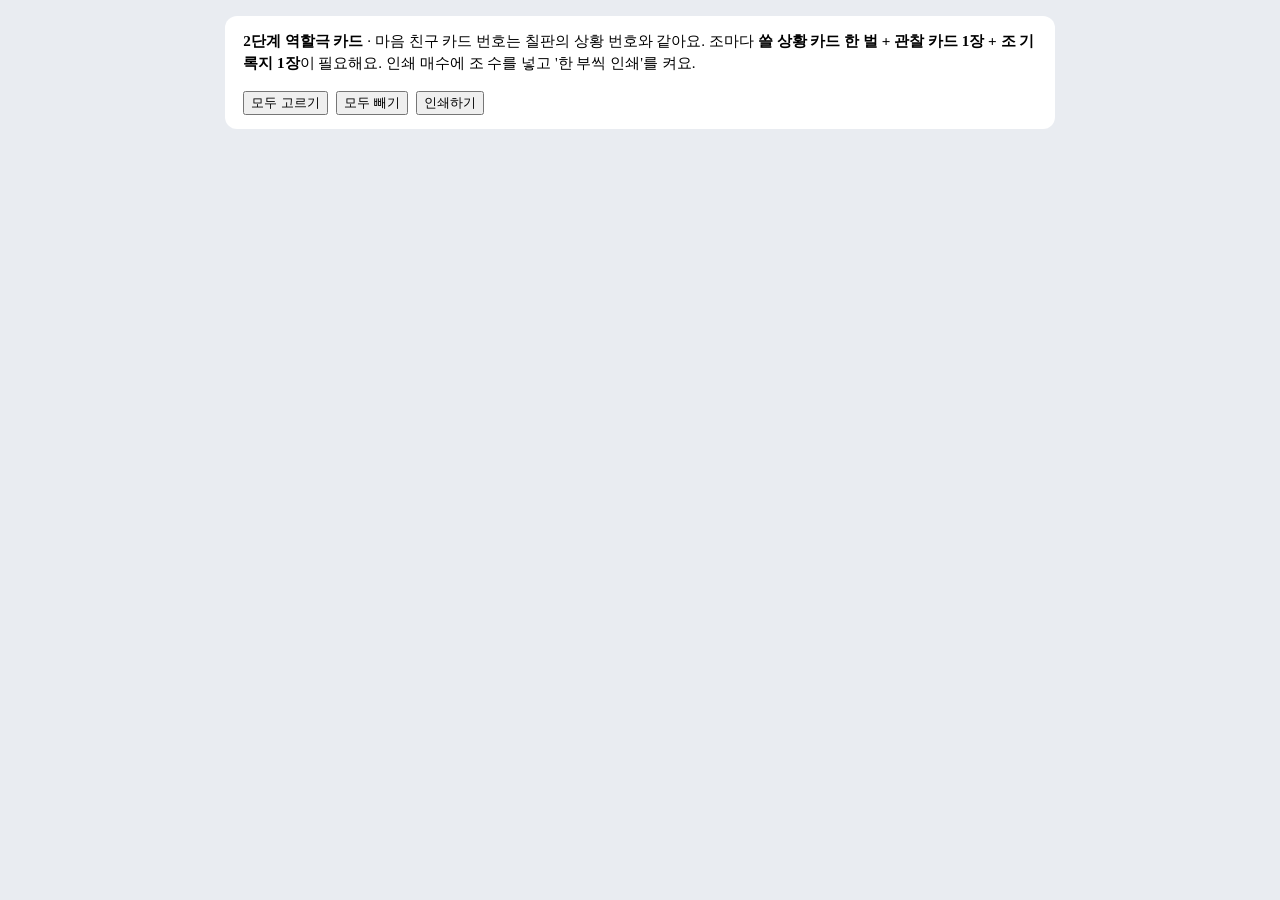
==== cards.html @ 98e9c535 "Add step 2 role-play board and printable cards" ====
<!doctype html>
<html lang="ko">
<head>
  <meta charset="utf-8">
  <meta name="viewport" content="width=device-width, initial-scale=1">
  <title>2단계 · 역할극 카드 인쇄</title>
  <link rel="stylesheet" href="assets/style.css">
  <style>
    /* ---------- A4 인쇄: 마음 친구 카드는 한 쪽에 2장, 관찰 카드·조 기록지는 한 쪽에 1장 ---------- */
    @page { size: A4; margin: 9mm 10mm; }
    * { -webkit-print-color-adjust: exact; print-color-adjust: exact; }
    body { background: #e9ecf1; font-size: 12.4px; line-height: 1.42; }
    .bar { max-width: 210mm; margin: 16px auto 12px; background: #fff; border-radius: 12px; padding: 14px 18px; }
    .bar p { margin: 0 0 8px; color: var(--ink-soft); font-size: .95rem; }
    .pick { display: flex; flex-wrap: wrap; gap: 6px; margin-bottom: 10px; }
    .pick label { display: inline-flex; align-items: center; gap: 4px; padding: 4px 10px; border: 2px solid var(--ink); border-radius: 999px; font-family: var(--font-head); cursor: pointer; font-size: .95rem; }
    .page { width: 210mm; height: 297mm; margin: 0 auto 24px; background: #fff; padding: 9mm 10mm; box-shadow: 0 2px 10px rgba(30,42,74,.15); break-after: page; overflow: hidden; }
    .page:last-child { break-after: auto; }

    /* 마음 친구 카드 (반 쪽) */
    .card { height: 136mm; border: 2px dashed #9aa3b8; border-radius: 10px; padding: 5mm 6mm; display: flex; flex-direction: column; gap: 5px; }
    .card + .card { margin-top: 6mm; }
    .head { display: flex; align-items: center; gap: 12px; border-bottom: 3px solid var(--ink); padding-bottom: 5px; }
    .no { width: 46px; height: 46px; border-radius: 50%; background: var(--ink); color: #fff; display: grid; place-items: center; font-family: var(--font-head); font-size: 26px; flex: 0 0 auto; }
    .head h1 { font-size: 21px; margin: 0; }
    .head p { margin: 0; color: var(--ink-soft); }
    .secret { margin-left: auto; font-family: var(--font-head); font-size: 12px; padding: 3px 10px; border: 2px dashed var(--ink); border-radius: 999px; white-space: nowrap; }
    .feelrow { display: grid; grid-template-columns: 1fr 1.5fr; gap: 8px; }
    .box { border: 2px solid var(--ink); border-radius: 8px; padding: 5px 10px; }
    .box b, .lbl { font-family: var(--font-head); font-weight: 400; }
    .feel { font-family: var(--font-head); font-size: 23px; line-height: 1.15; }
    table { width: 100%; border-collapse: collapse; }
    th, td { border: 1.5px solid var(--ink); padding: 3px 7px; text-align: left; vertical-align: top; }
    th { background: #f2f4f8; font-family: var(--font-head); font-weight: 400; }
    td.k { width: 22%; font-family: var(--font-head); border-left: 8px solid var(--c); white-space: nowrap; }
    td.say { font-weight: 700; background: #fffaf0; }
    .helps { margin: 0; padding-left: 1.2em; }
    .rules { margin: 0; padding-left: 1.2em; font-size: 11px; color: var(--ink-soft); columns: 2; column-gap: 14px; }

    /* 관찰 카드 · 조 기록지 (한 쪽) */
    .full h1 { font-size: 26px; margin: 0; }
    .full h2 { font-size: 16px; margin: 10px 0 5px; }
    .full .lead { margin: 4px 0 0; color: var(--ink-soft); }
    .full td { padding: 6px 8px; }
    .obs td.look { font-size: 13px; }
    .crit { display: flex; gap: 10px; flex-wrap: wrap; }
    .crit span { border: 2px solid var(--rung3); border-radius: 999px; padding: 3px 12px; font-family: var(--font-head); }
    .tip { margin-top: 8px; padding: 8px 12px; background: #eef7f6; border-left: 6px solid var(--rung2); border-radius: 0 8px 8px 0; }
    .rnd { border: 2px solid var(--ink); border-radius: 10px; padding: 8px 12px 10px; margin-top: 9px; }
    .rnd .top { display: grid; grid-template-columns: 84px 1fr 1fr 124px; gap: 10px; align-items: end; }
    .ln { border-bottom: 1.5px solid var(--ink); min-height: 36px; display: flex; align-items: flex-end; gap: 6px; font-size: 12px; white-space: nowrap; }
    .ln i { font-style: normal; color: var(--ink-soft); white-space: nowrap; }
    .rnd .hl { display: grid; grid-template-columns: repeat(3, 1fr); gap: 8px; margin-top: 6px; }
    .rnd .hl .ln { min-height: 40px; }
    .rnd .wish { margin-top: 8px; }
    .foot { margin-top: auto; font-size: 10.5px; color: var(--ink-soft); display: flex; justify-content: space-between; }
    .full .foot { margin-top: 8px; }

    @media print {
      body { background: #fff; }
      .bar { display: none; }
      .page { box-shadow: none; margin: 0; width: auto; height: auto; padding: 0; overflow: visible; }
    }
  </style>
</head>
<body>
  <div class="bar">
    <p><b>2단계 역할극 카드</b> · 마음 친구 카드 번호는 칠판의 상황 번호와 같아요. 조마다 <b>쓸 상황 카드 한 벌 + 관찰 카드 1장 + 조 기록지 1장</b>이 필요해요. 인쇄 매수에 조 수를 넣고 '한 부씩 인쇄'를 켜요.</p>
    <div class="pick" id="pick"></div>
    <div style="display:flex;gap:8px;flex-wrap:wrap">
      <button class="btn" id="all">모두 고르기</button>
      <button class="btn" id="none">모두 빼기</button>
      <button class="btn primary" onclick="window.print()">인쇄하기</button>
    </div>
  </div>
  <div id="pages"></div>

  <script src="assets/data.js"></script>
  <script src="assets/game-data.js"></script>
  <script>
    const COLORS = ["rung0", "rung1", "rung2", "rung3"];
    const footer = (t) => `<div class="foot"><span>모든 인물과 상황은 가상이에요.</span><span>룰루랄라 한기쌤 · 마음 사다리 · ${t}</span></div>`;

    // ---------- 마음 친구 카드 (반 쪽) ----------
    function card(c) {
      const rows = [
        [0, "\"너 ~구나.\"처럼 단정하면", c.judgeReply],
        [1, "\"혹시 ~니?\"처럼 짐작을 물으면", `비밀 마음을 맞히면 “응, 맞아.” · 흔한 짐작이면 “${c.checkReply}” · 그 밖의 짐작이면 “음… 그건 아니야.”`],
        [2, "\"지금 어떤 마음이야?\"처럼 물으면", c.reveal],
        [3, "\"어떻게 도와줄까?\"처럼 물으면", c.want]
      ].map(([k, hear, reply]) => `<tr><td class="k" style="--c:var(--${COLORS[k]})">${LADDER[k].name}</td><td>${hear}</td><td class="say">“${reply.replace(/^“|”$/g, "")}”</td></tr>`).join("");
      return `<article class="card">
        <header class="head"><div class="no">${c.n}</div>
          <div><h1>${c.who} · 마음 친구 카드</h1><p>${c.view}</p></div>
          <span class="secret">다른 친구에게 보여 주지 않아요</span></header>
        <div class="feelrow">
          <div class="box"><b>비밀 마음</b><div class="feel">${c.feel}</div></div>
          <div class="box"><b>친구들이 흔히 할 짐작</b><br>${c.guess}<br><span style="color:var(--ink-soft);font-size:11px">짐작이 맞아도, 칸에 맞게 물어야 다음 대답을 해요.</span></div>
        </div>
        <table><thead><tr><th>사다리 칸</th><th>이런 말을 들으면</th><th>이렇게 대답해요</th></tr></thead><tbody>${rows}
          <tr><td class="k" style="--c:var(--ink)">칸에 안 맞으면</td><td colspan="2">말없이 고개를 저어요. 관찰자가 힌트를 줘요.</td></tr></tbody></table>
        <div class="box"><b>도울 방법을 들으면</b> 가장 마음에 드는 방법에 ★을 그려요. 내 바람과 닮은 방법이면 “그거 좋아!”<br>
          <span style="color:var(--ink-soft)">이런 방법도 좋아요: ${c.helps.join(" · ")}</span></div>
        <ul class="rules">${ACTOR_RULES.map(r => `<li>${r}</li>`).join("")}</ul>
        ${footer(c.n + "번")}
      </article>`;
    }

    // ---------- 사다리 관찰 카드 (조마다 1장, 라운드마다 넘겨 씀) ----------
    function observe() {
      return `<article class="page full obs" data-k="obs">
        <header class="head"><div class="no" style="font-size:18px">관찰</div>
          <div><h1>사다리 관찰 카드</h1><p class="lead">말 거는 친구가 칸에 맞게 말했는지 확인하고, 막히면 힌트를 하나 줘요.</p></div></header>
        <h2>칸마다 확인할 것 (아래 출발 칸부터 위로)</h2>
        <table><thead><tr><th>사다리 칸</th><th>이렇게 말했나요?</th><th>이런 말은 다시</th><th>힌트</th><th style="width:9%">통과</th></tr></thead>
          <tbody>${OBSERVE.slice().reverse().map(o => `<tr><td class="k" style="--c:var(--${COLORS[o.step]})">${LADDER[o.step].name}</td>
            <td class="look">${o.look}<br><small style="color:var(--ink-soft)">예: “${LADDER[o.step].example}”</small></td><td>${o.miss}</td><td>“${o.hint}”</td><td style="text-align:center;font-size:18px">□</td></tr>`).join("")}</tbody></table>
        <h2>도울 방법을 점검할 때 (조가 함께)</h2>
        <div class="crit">${HELP_RULE.map(q => `<span>${q}</span>`).join("")}</div>
        <p class="lead">세 가지에 모두 “네”인 방법만 조 기록지에 적어요. 친구의 바람을 바탕으로 세 가지 이상!</p>
        <div class="tip"><b>관찰자 약속</b><br>· 말 거는 친구의 말이 칸에 맞는지만 봐요. 놀리거나 대신 말해 주지 않아요.<br>· 힌트는 한 번에 하나만. 몇 번을 다시 해도 괜찮아요.<br>· ${WATCHER_WRITES}</div>
        <h2>역할 돌리기</h2>
        <table><thead><tr><th>자리</th><th>1라운드</th><th>2라운드</th><th>3라운드</th><th>4라운드</th></tr></thead><tbody>
          ${["A", "B", "C", "D"].map((s, i) => `<tr><td class="k" style="--c:var(--ink)">${s}</td>${[1, 2, 3, 4].map(r => `<td>${ROLES[(i + r - 1) % 4].name}</td>`).join("")}</tr>`).join("")}
        </tbody></table>
        <p class="lead">4인조 기준이에요. 3인조는 칠판 화면의 자리별 역할을 따라요. (마음 친구 → 말 거는 친구 → 관찰자 순서로 돌아요)</p>
        ${footer("관찰 카드")}
      </article>`;
    }

    // ---------- 조 기록지 (조마다 1장) ----------
    function record() {
      const rnd = (r) => `<div class="rnd">
        <div class="top"><div class="ln"><i>${r}라운드</i> __번</div>
          <div class="ln"><i>출발 칸에서 짐작한 마음</i></div>
          <div class="ln"><i>물어서 확인한 마음</i></div>
          <div class="ln"><i>같았나요?</i> ○ / ×</div></div>
        <div class="ln wish"><i>3층에서 들은 친구의 바람</i></div>
        <div class="hl"><div class="ln"><i>도울 방법 1</i></div><div class="ln"><i>2</i></div><div class="ln"><i>3</i></div></div>
      </div>`;
      return `<article class="page full" data-k="rec">
        <header class="head"><div class="no" style="font-size:18px">기록</div>
          <div><h1>조 기록지</h1><p class="lead">기록이(3인조는 관찰자)가 적어요. 마음 친구가 가장 마음에 든 방법에 ★을 그려요.</p></div>
          <span class="secret">______ 조</span></header>
        ${[1, 2, 3, 4].map(rnd).join("")}
        <h2>우리 조가 알게 된 것</h2>
        <div class="rnd"><div class="ln" style="min-height:30px"><i>짐작한 마음과 확인한 마음은</i></div><div class="ln" style="min-height:30px"></div></div>
        ${footer("조 기록지")}
      </article>`;
    }

    // ---------- 고르기 + 쪽 만들기 ----------
    const pick = document.getElementById("pick");
    pick.innerHTML = GAME_CARDS.map(c => `<label><input type="checkbox" value="${c.n}" checked>${c.n} ${c.who}</label>`).join("")
      + `<label><input type="checkbox" value="obs" checked>관찰 카드</label><label><input type="checkbox" value="rec" checked>조 기록지</label>`;
    function build() {
      const on = [...pick.querySelectorAll("input")].filter(i => i.checked).map(i => i.value);
      const cs = GAME_CARDS.filter(c => on.includes(String(c.n)));
      let html = "";
      for (let k = 0; k < cs.length; k += 2) html += `<section class="page">${card(cs[k])}${cs[k + 1] ? card(cs[k + 1]) : ""}</section>`;
      if (on.includes("obs")) html += observe();
      if (on.includes("rec")) html += record();
      document.getElementById("pages").innerHTML = html;
    }
    pick.onchange = build;
    document.getElementById("all").onclick = () => { pick.querySelectorAll("input").forEach(i => i.checked = true); build(); };
    document.getElementById("none").onclick = () => { pick.querySelectorAll("input").forEach(i => i.checked = false); build(); };
    build();
  </script>
</body>
</html>
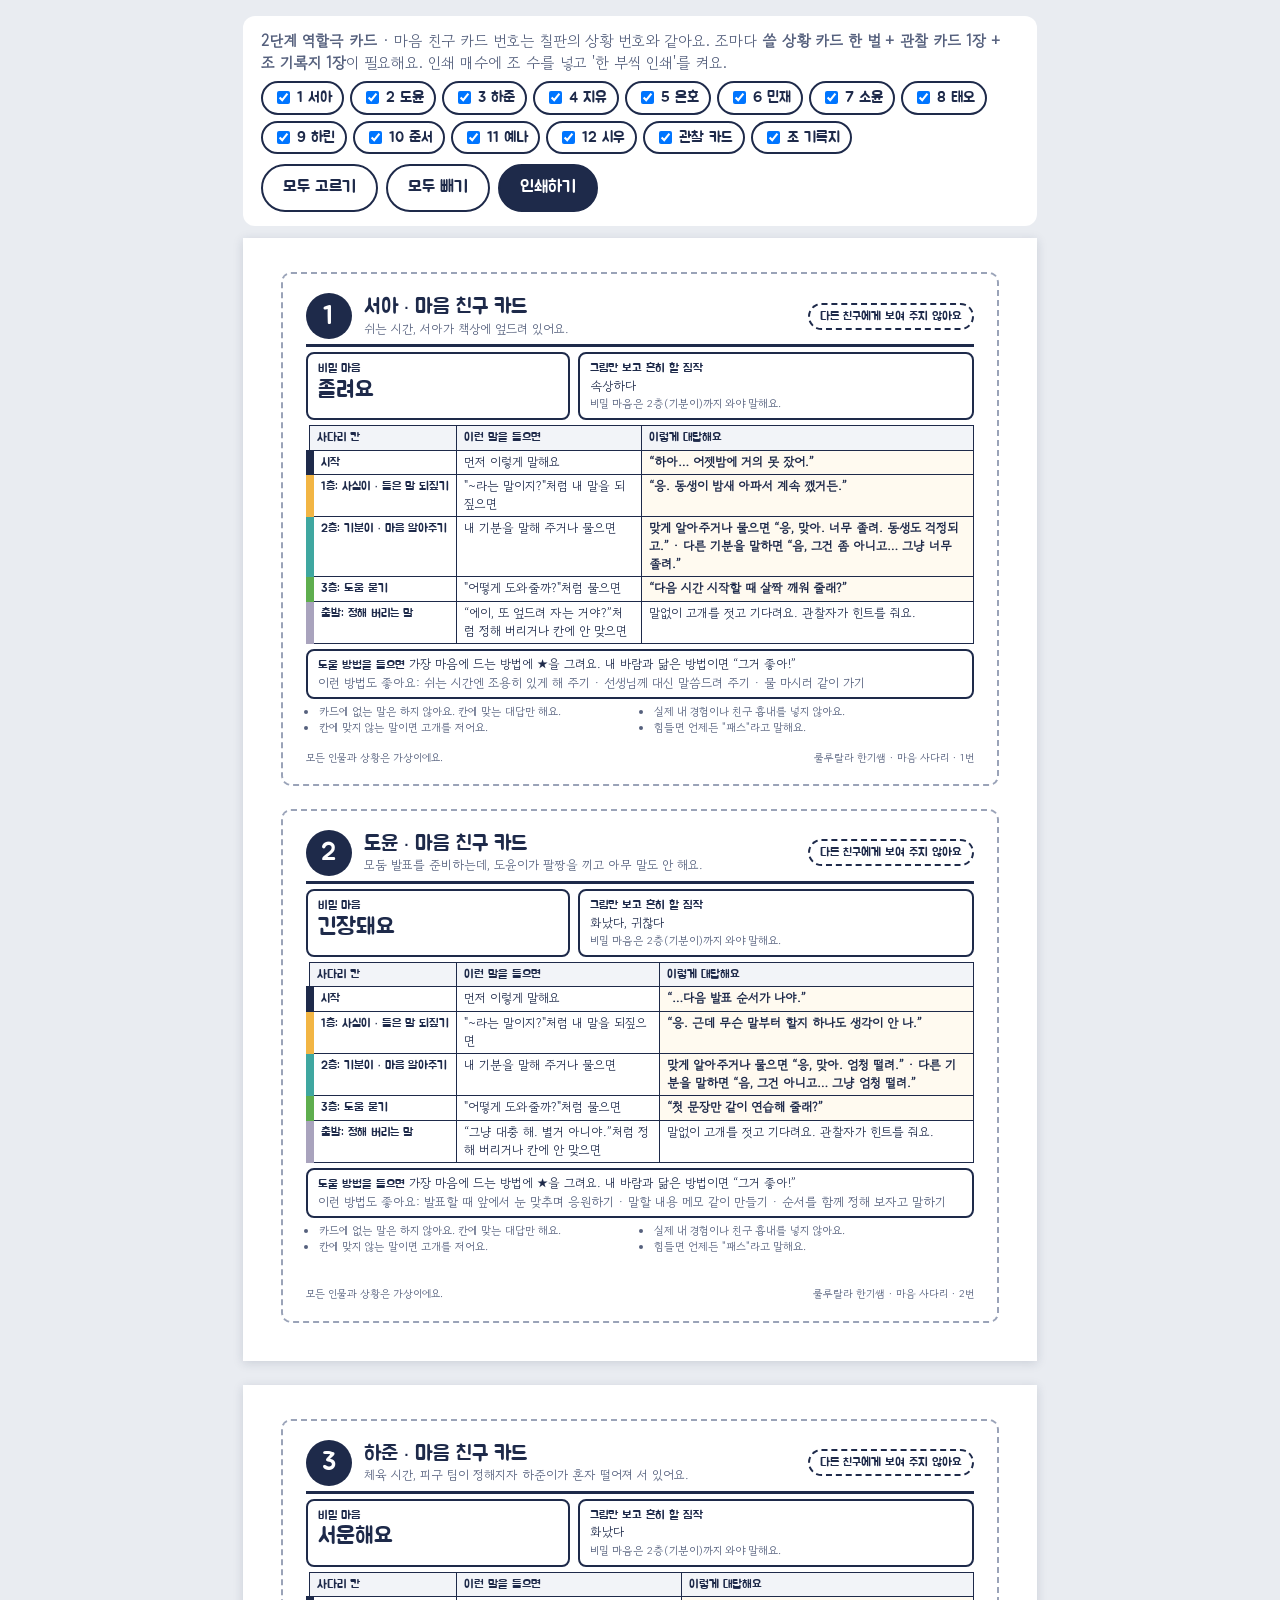
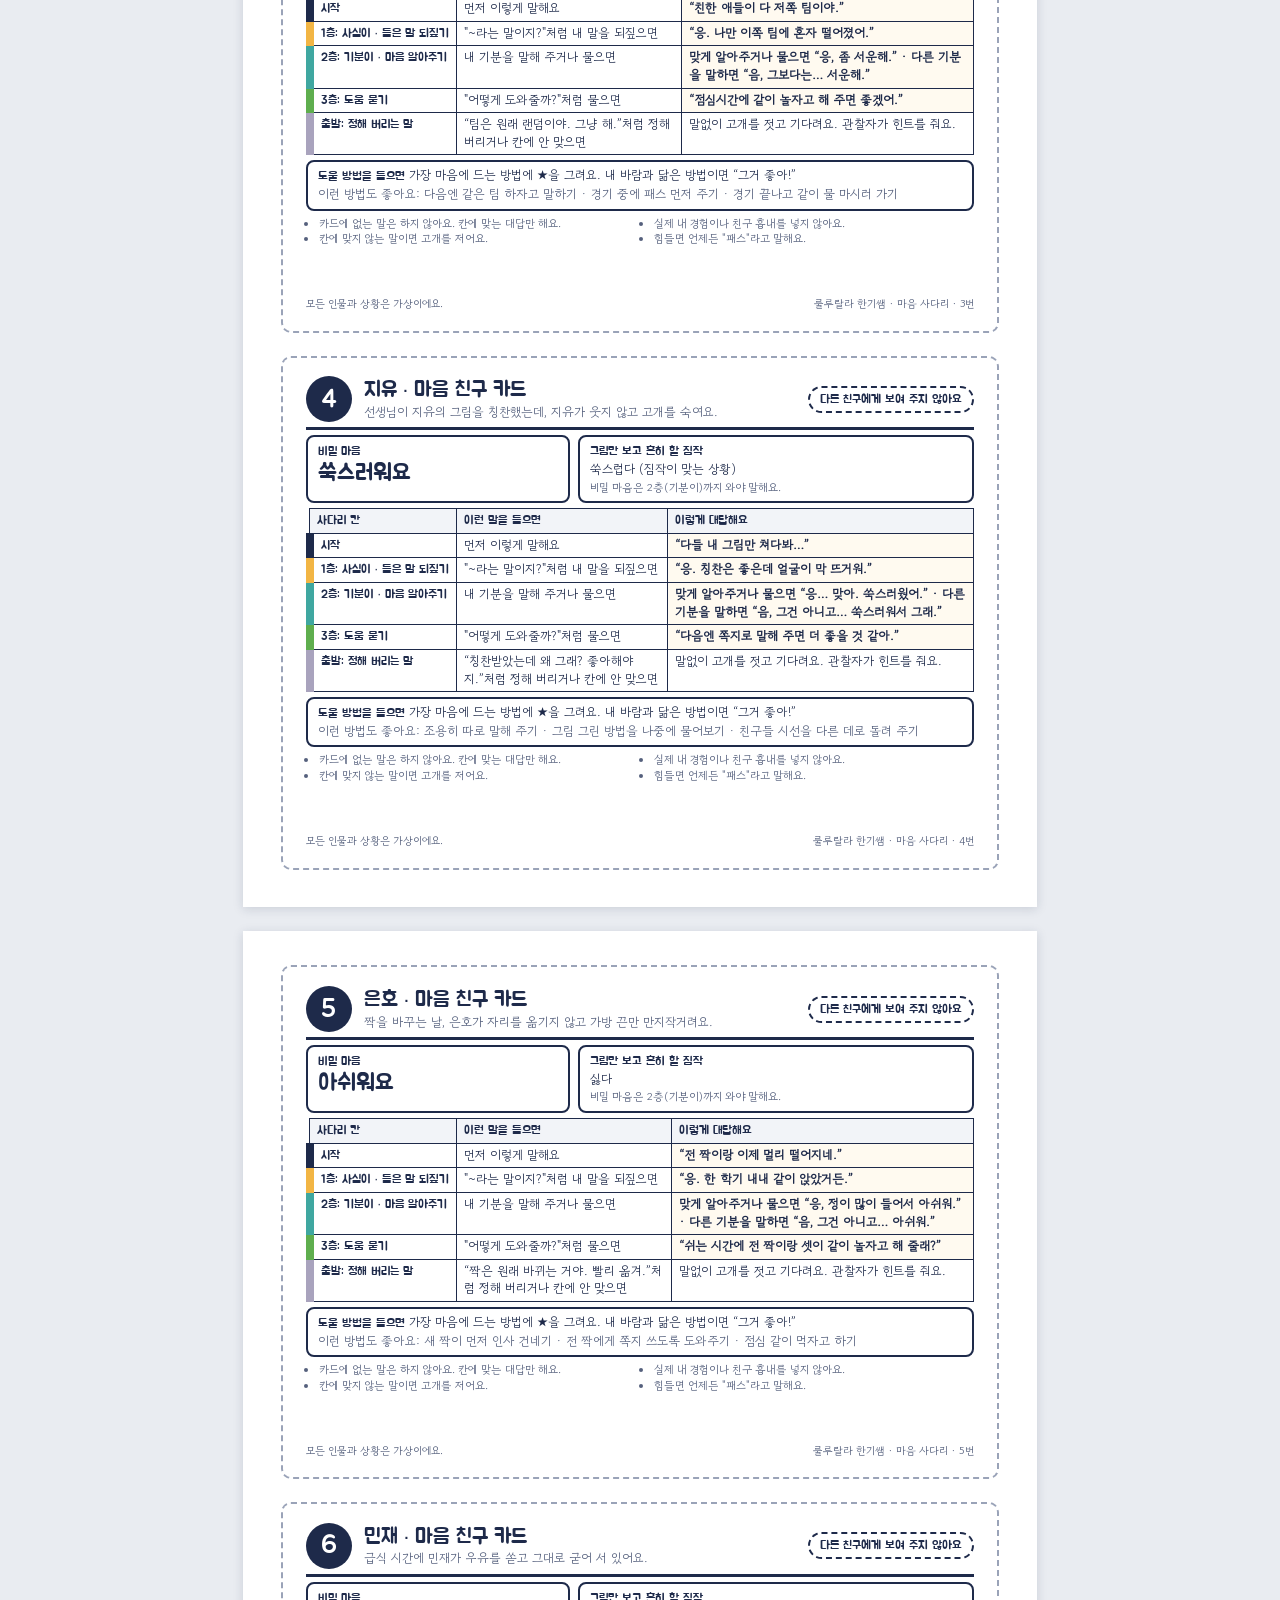
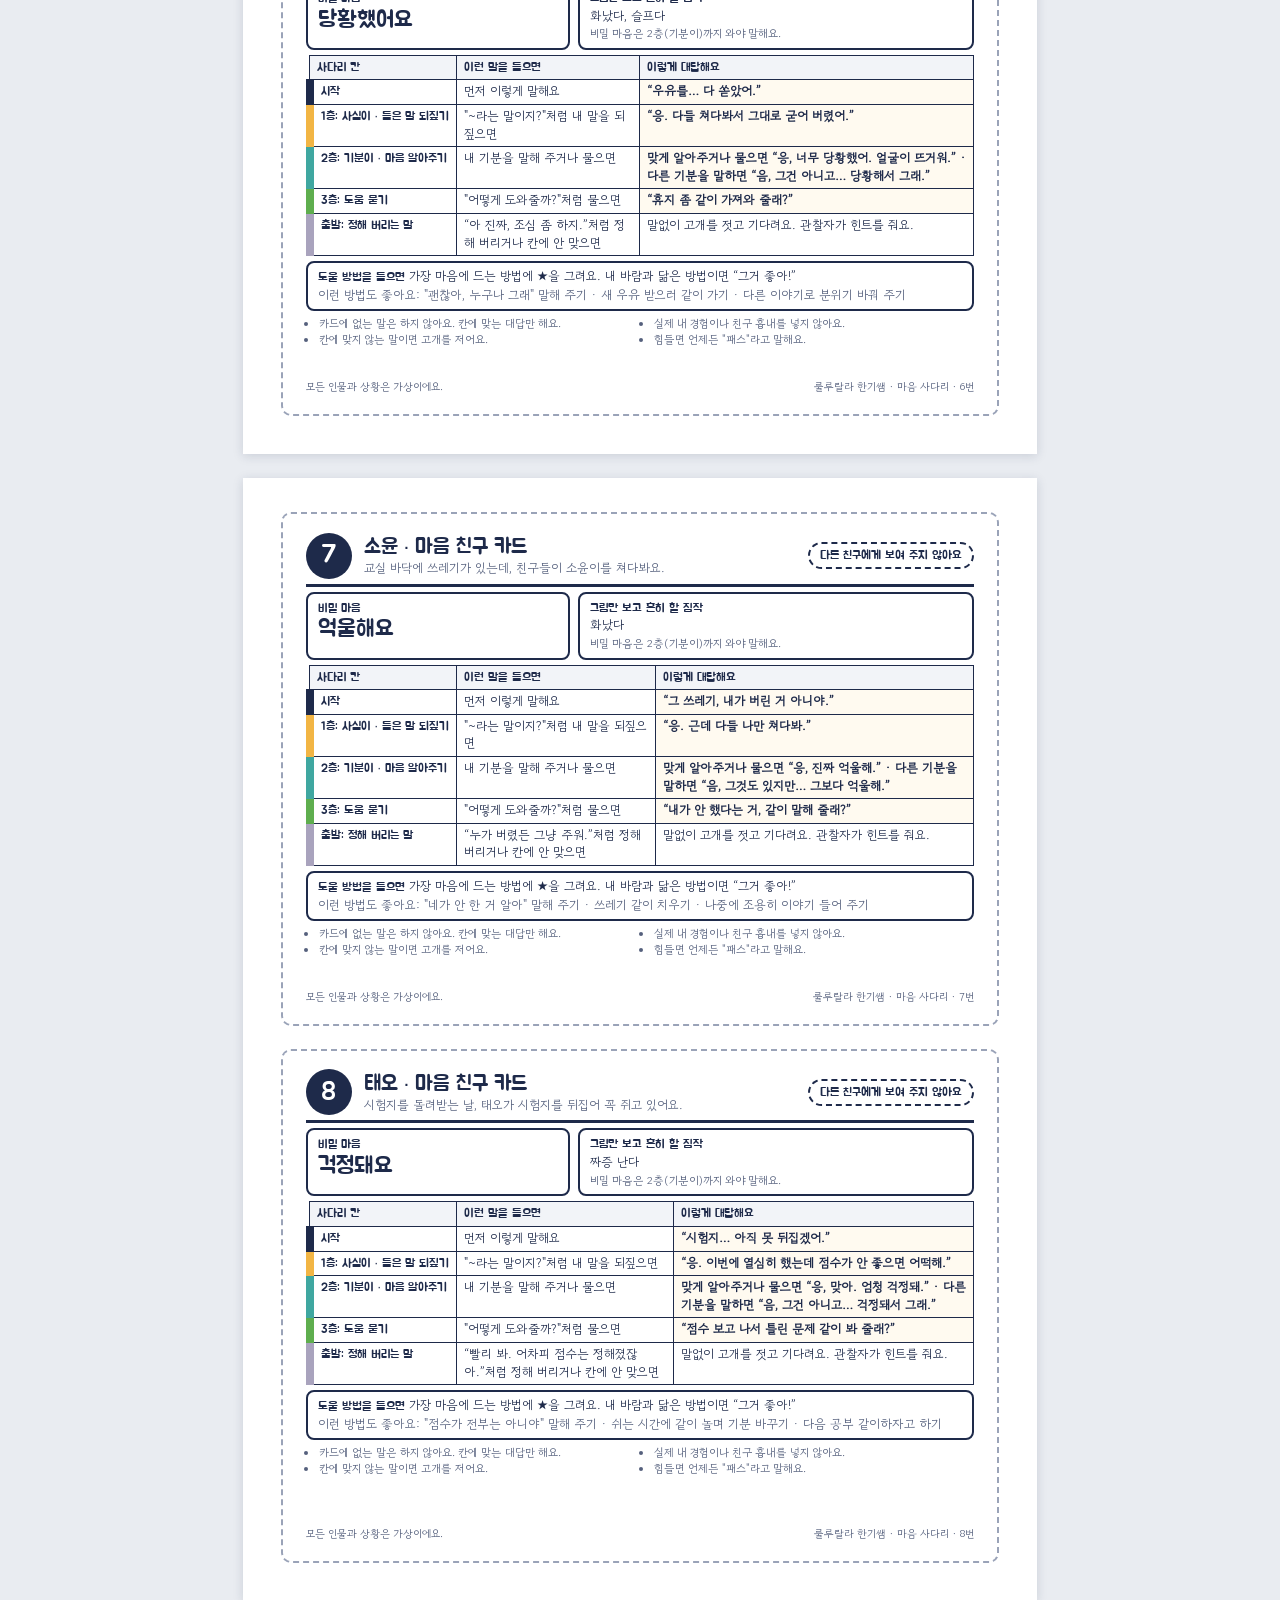
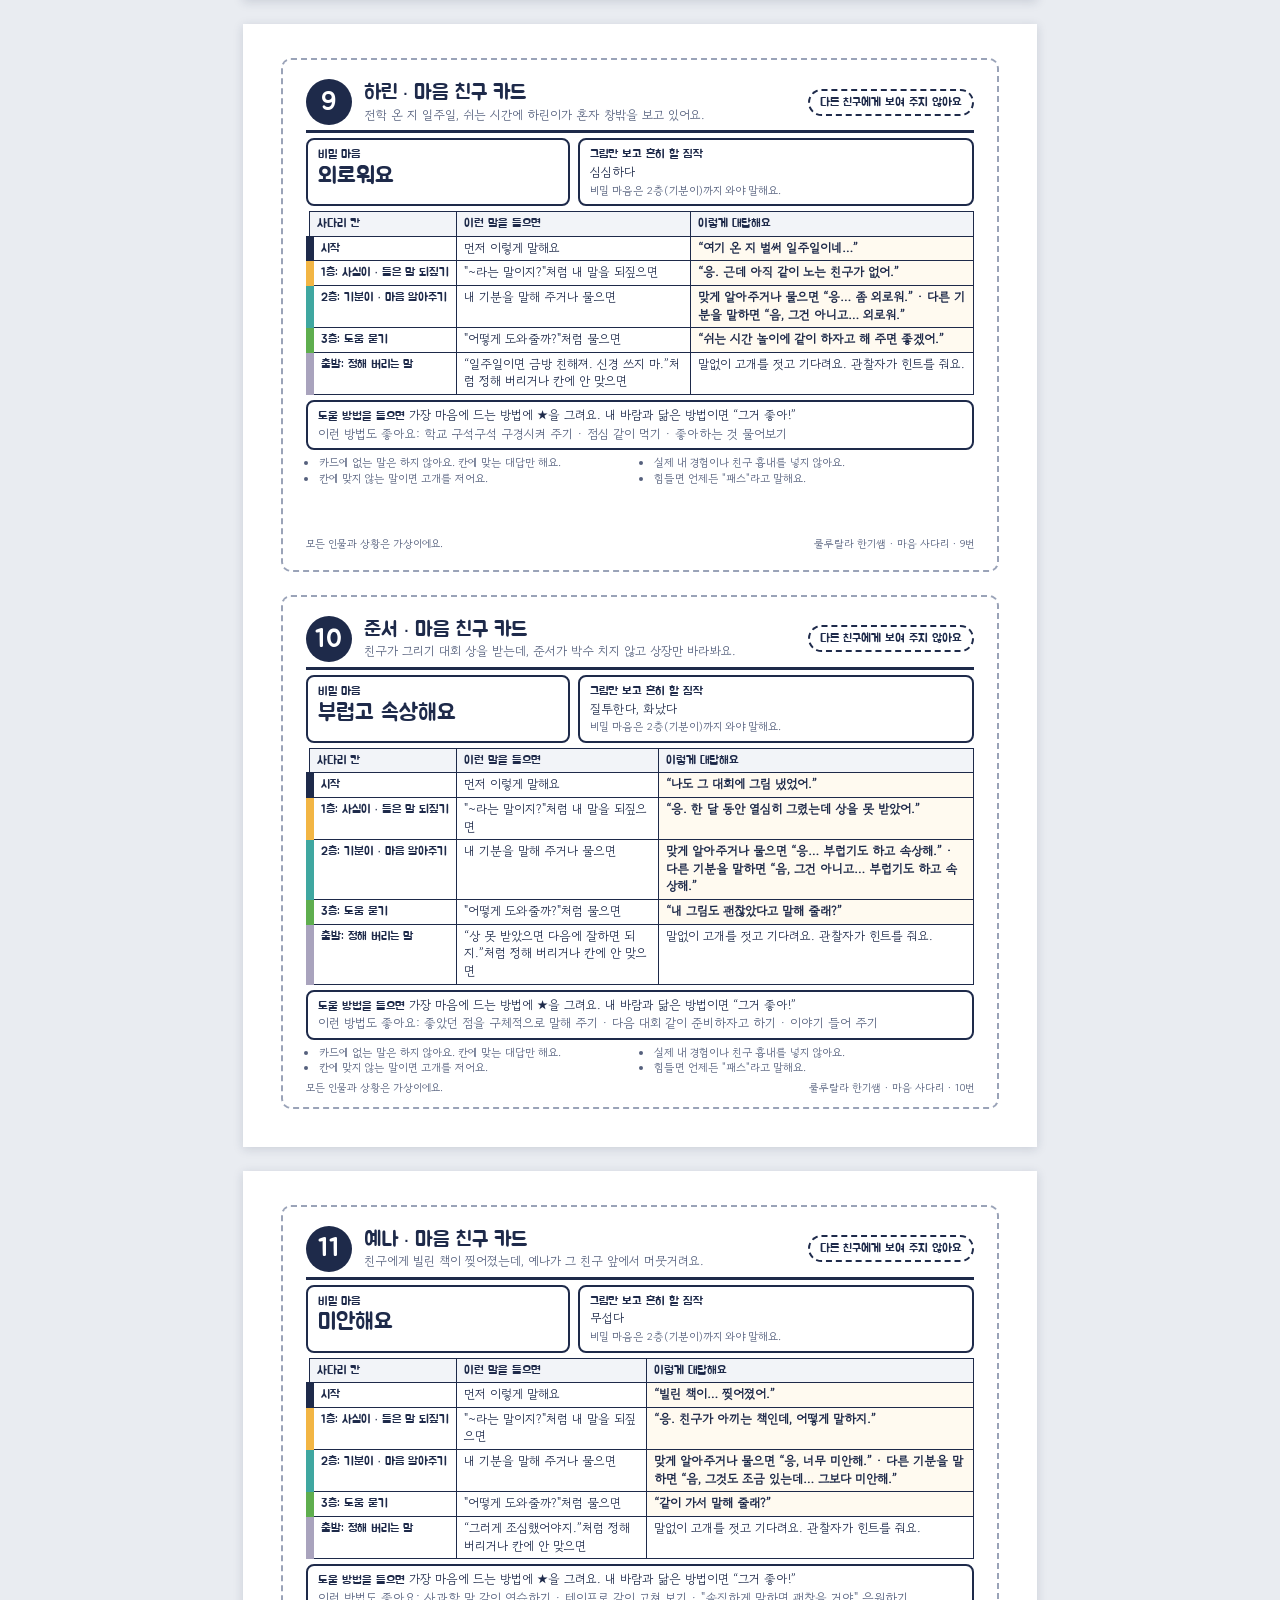
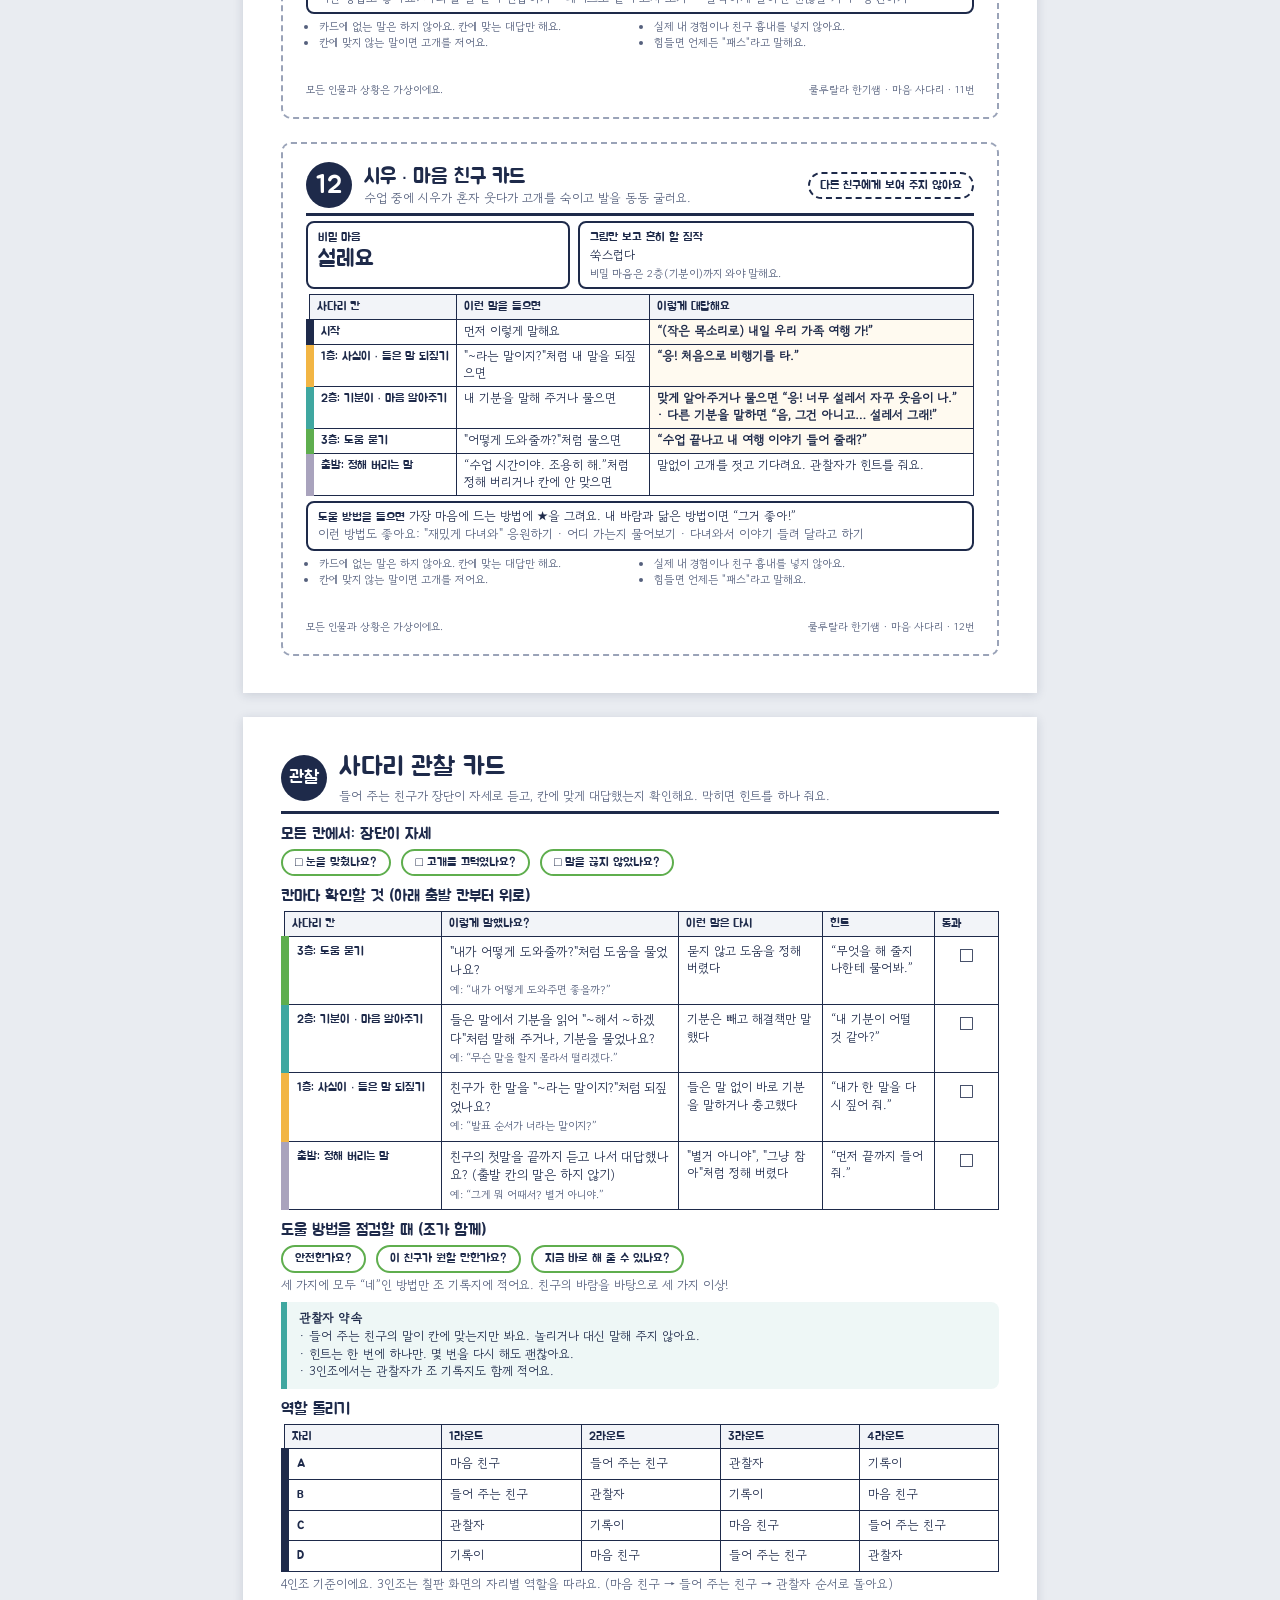
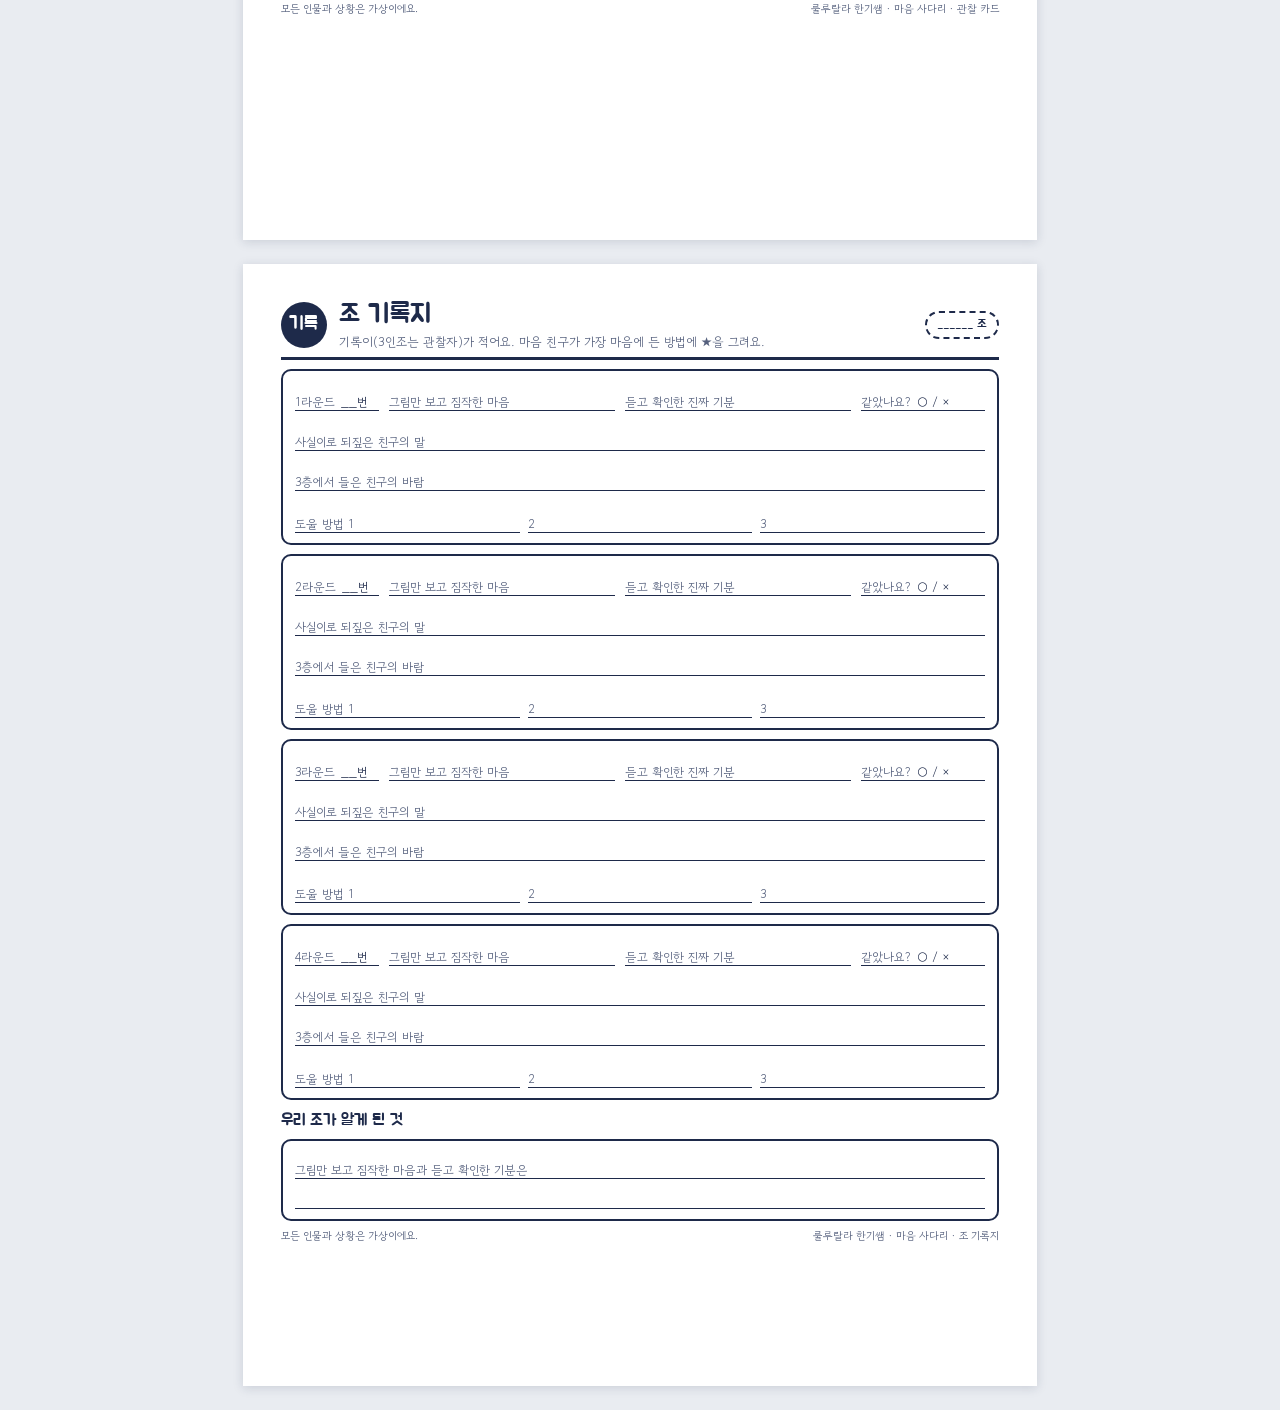
==== commit 0c5b8f5f: "v3: role-play board and cards (listener role, base posture, record sheet)" ====
--- a/cards.html
+++ b/cards.html
@@ -48,10 +48,10 @@
     .tip { margin-top: 8px; padding: 8px 12px; background: #eef7f6; border-left: 6px solid var(--rung2); border-radius: 0 8px 8px 0; }
     .rnd { border: 2px solid var(--ink); border-radius: 10px; padding: 8px 12px 10px; margin-top: 9px; }
     .rnd .top { display: grid; grid-template-columns: 84px 1fr 1fr 124px; gap: 10px; align-items: end; }
-    .ln { border-bottom: 1.5px solid var(--ink); min-height: 36px; display: flex; align-items: flex-end; gap: 6px; font-size: 12px; white-space: nowrap; }
+    .ln { border-bottom: 1.5px solid var(--ink); min-height: 32px; display: flex; align-items: flex-end; gap: 6px; font-size: 12px; white-space: nowrap; }
     .ln i { font-style: normal; color: var(--ink-soft); white-space: nowrap; }
     .rnd .hl { display: grid; grid-template-columns: repeat(3, 1fr); gap: 8px; margin-top: 6px; }
-    .rnd .hl .ln { min-height: 40px; }
+    .rnd .hl .ln { min-height: 36px; }
     .rnd .wish { margin-top: 8px; }
     .foot { margin-top: auto; font-size: 10.5px; color: var(--ink-soft); display: flex; justify-content: space-between; }
     .full .foot { margin-top: 8px; }
@@ -84,21 +84,21 @@
     // ---------- 마음 친구 카드 (반 쪽) ----------
     function card(c) {
       const rows = [
-        [0, "\"너 ~구나.\"처럼 단정하면", c.judgeReply],
-        [1, "\"혹시 ~니?\"처럼 짐작을 물으면", `비밀 마음을 맞히면 “응, 맞아.” · 흔한 짐작이면 “${c.checkReply}” · 그 밖의 짐작이면 “음… 그건 아니야.”`],
-        [2, "\"지금 어떤 마음이야?\"처럼 물으면", c.reveal],
-        [3, "\"어떻게 도와줄까?\"처럼 물으면", c.want]
-      ].map(([k, hear, reply]) => `<tr><td class="k" style="--c:var(--${COLORS[k]})">${LADDER[k].name}</td><td>${hear}</td><td class="say">“${reply.replace(/^“|”$/g, "")}”</td></tr>`).join("");
+        [1, "\"~라는 말이지?\"처럼 내 말을 되짚으면", `“${c.factReply}”`],
+        [2, "내 기분을 말해 주거나 물으면", `맞게 알아주거나 물으면 “${c.feelYes}” · 다른 기분을 말하면 “${c.feelNo}”`],
+        [3, "\"어떻게 도와줄까?\"처럼 물으면", `“${c.want}”`]
+      ].map(([k, hear, reply]) => `<tr><td class="k" style="--c:var(--${COLORS[k]})">${LADDER[k].name}</td><td>${hear}</td><td class="say">${reply}</td></tr>`).join("");
+      const firstRow = `<tr><td class="k" style="--c:var(--ink)">시작</td><td>먼저 이렇게 말해요</td><td class="say">“${c.first}”</td></tr>`;
+      const cutRow = `<tr><td class="k" style="--c:var(--rung0)">${LADDER[0].name}</td><td>“${c.cut}”처럼 정해 버리거나 칸에 안 맞으면</td><td>말없이 고개를 젓고 기다려요. 관찰자가 힌트를 줘요.</td></tr>`;
       return `<article class="card">
         <header class="head"><div class="no">${c.n}</div>
           <div><h1>${c.who} · 마음 친구 카드</h1><p>${c.view}</p></div>
           <span class="secret">다른 친구에게 보여 주지 않아요</span></header>
         <div class="feelrow">
           <div class="box"><b>비밀 마음</b><div class="feel">${c.feel}</div></div>
-          <div class="box"><b>친구들이 흔히 할 짐작</b><br>${c.guess}<br><span style="color:var(--ink-soft);font-size:11px">짐작이 맞아도, 칸에 맞게 물어야 다음 대답을 해요.</span></div>
+          <div class="box"><b>그림만 보고 흔히 할 짐작</b><br>${c.guess}<br><span style="color:var(--ink-soft);font-size:11px">비밀 마음은 2층(기분이)까지 와야 말해요.</span></div>
         </div>
-        <table><thead><tr><th>사다리 칸</th><th>이런 말을 들으면</th><th>이렇게 대답해요</th></tr></thead><tbody>${rows}
-          <tr><td class="k" style="--c:var(--ink)">칸에 안 맞으면</td><td colspan="2">말없이 고개를 저어요. 관찰자가 힌트를 줘요.</td></tr></tbody></table>
+        <table><thead><tr><th>사다리 칸</th><th>이런 말을 들으면</th><th>이렇게 대답해요</th></tr></thead><tbody>${firstRow}${rows}${cutRow}</tbody></table>
         <div class="box"><b>도울 방법을 들으면</b> 가장 마음에 드는 방법에 ★을 그려요. 내 바람과 닮은 방법이면 “그거 좋아!”<br>
           <span style="color:var(--ink-soft)">이런 방법도 좋아요: ${c.helps.join(" · ")}</span></div>
         <ul class="rules">${ACTOR_RULES.map(r => `<li>${r}</li>`).join("")}</ul>
@@ -110,7 +110,9 @@
     function observe() {
       return `<article class="page full obs" data-k="obs">
         <header class="head"><div class="no" style="font-size:18px">관찰</div>
-          <div><h1>사다리 관찰 카드</h1><p class="lead">말 거는 친구가 칸에 맞게 말했는지 확인하고, 막히면 힌트를 하나 줘요.</p></div></header>
+          <div><h1>사다리 관찰 카드</h1><p class="lead">들어 주는 친구가 장단이 자세로 듣고, 칸에 맞게 대답했는지 확인해요. 막히면 힌트를 하나 줘요.</p></div></header>
+        <h2>모든 칸에서: 장단이 자세</h2>
+        <div class="crit">${BASE_CHECK.map(q => `<span>□ ${q}</span>`).join("")}</div>
         <h2>칸마다 확인할 것 (아래 출발 칸부터 위로)</h2>
         <table><thead><tr><th>사다리 칸</th><th>이렇게 말했나요?</th><th>이런 말은 다시</th><th>힌트</th><th style="width:9%">통과</th></tr></thead>
           <tbody>${OBSERVE.slice().reverse().map(o => `<tr><td class="k" style="--c:var(--${COLORS[o.step]})">${LADDER[o.step].name}</td>
@@ -118,12 +120,12 @@
         <h2>도울 방법을 점검할 때 (조가 함께)</h2>
         <div class="crit">${HELP_RULE.map(q => `<span>${q}</span>`).join("")}</div>
         <p class="lead">세 가지에 모두 “네”인 방법만 조 기록지에 적어요. 친구의 바람을 바탕으로 세 가지 이상!</p>
-        <div class="tip"><b>관찰자 약속</b><br>· 말 거는 친구의 말이 칸에 맞는지만 봐요. 놀리거나 대신 말해 주지 않아요.<br>· 힌트는 한 번에 하나만. 몇 번을 다시 해도 괜찮아요.<br>· ${WATCHER_WRITES}</div>
+        <div class="tip"><b>관찰자 약속</b><br>· 들어 주는 친구의 말이 칸에 맞는지만 봐요. 놀리거나 대신 말해 주지 않아요.<br>· 힌트는 한 번에 하나만. 몇 번을 다시 해도 괜찮아요.<br>· ${WATCHER_WRITES}</div>
         <h2>역할 돌리기</h2>
         <table><thead><tr><th>자리</th><th>1라운드</th><th>2라운드</th><th>3라운드</th><th>4라운드</th></tr></thead><tbody>
           ${["A", "B", "C", "D"].map((s, i) => `<tr><td class="k" style="--c:var(--ink)">${s}</td>${[1, 2, 3, 4].map(r => `<td>${ROLES[(i + r - 1) % 4].name}</td>`).join("")}</tr>`).join("")}
         </tbody></table>
-        <p class="lead">4인조 기준이에요. 3인조는 칠판 화면의 자리별 역할을 따라요. (마음 친구 → 말 거는 친구 → 관찰자 순서로 돌아요)</p>
+        <p class="lead">4인조 기준이에요. 3인조는 칠판 화면의 자리별 역할을 따라요. (마음 친구 → 들어 주는 친구 → 관찰자 순서로 돌아요)</p>
         ${footer("관찰 카드")}
       </article>`;
     }
@@ -132,9 +134,10 @@
     function record() {
       const rnd = (r) => `<div class="rnd">
         <div class="top"><div class="ln"><i>${r}라운드</i> __번</div>
-          <div class="ln"><i>출발 칸에서 짐작한 마음</i></div>
-          <div class="ln"><i>물어서 확인한 마음</i></div>
+          <div class="ln"><i>그림만 보고 짐작한 마음</i></div>
+          <div class="ln"><i>듣고 확인한 진짜 기분</i></div>
           <div class="ln"><i>같았나요?</i> ○ / ×</div></div>
+        <div class="ln wish"><i>사실이로 되짚은 친구의 말</i></div>
         <div class="ln wish"><i>3층에서 들은 친구의 바람</i></div>
         <div class="hl"><div class="ln"><i>도울 방법 1</i></div><div class="ln"><i>2</i></div><div class="ln"><i>3</i></div></div>
       </div>`;
@@ -144,7 +147,7 @@
           <span class="secret">______ 조</span></header>
         ${[1, 2, 3, 4].map(rnd).join("")}
         <h2>우리 조가 알게 된 것</h2>
-        <div class="rnd"><div class="ln" style="min-height:30px"><i>짐작한 마음과 확인한 마음은</i></div><div class="ln" style="min-height:30px"></div></div>
+        <div class="rnd"><div class="ln" style="min-height:30px"><i>그림만 보고 짐작한 마음과 듣고 확인한 기분은</i></div><div class="ln" style="min-height:30px"></div></div>
         ${footer("조 기록지")}
       </article>`;
     }
--- a/assets/style.css
+++ b/assets/style.css
@@ -0,0 +1,77 @@
+/* =========================================================
+   마음 사다리 · 공용 스타일
+   - 색: 사다리 칸마다 고유색(단정=흐린 보라회색 → 확인=햇살 노랑 → 묻기=청록 → 도움=새싹 초록)
+   - 글꼴: Jua(제목, 둥근 손글씨 느낌) + Gowun Dodum(본문)
+   ========================================================= */
+@import url("https://fonts.googleapis.com/css2?family=Gowun+Dodum&family=Jua&display=swap");
+
+:root {
+  --paper: #fbfbf8;      /* 바탕: 종이 흰색 */
+  --ink: #1e2a4a;        /* 글자: 짙은 남색 */
+  --ink-soft: #55607d;   /* 보조 글자 */
+  --line: #d9dde6;       /* 선 */
+  --sky: #e7eff8;        /* 하늘색 면 */
+  --rung0: #a9a3bd;      /* 단정 */
+  --rung1: #f2b544;      /* 짐작을 질문으로 */
+  --rung2: #3fa7a0;      /* 마음 직접 묻기 */
+  --rung3: #5fae4e;      /* 도움 묻기 */
+  --wood: #c98d4b;       /* 사다리 기둥 */
+  --focus: #2f6fdf;
+  --radius-lg: 22px;
+  --radius-sm: 10px;
+  --font-head: "Jua", "Noto Sans CJK KR", "Apple SD Gothic Neo", sans-serif;
+  --font-body: "Gowun Dodum", "Noto Sans CJK KR", "Apple SD Gothic Neo", sans-serif;
+}
+
+* { box-sizing: border-box; }
+html, body { margin: 0; }
+body {
+  background: var(--paper);
+  color: var(--ink);
+  font-family: var(--font-body);
+  font-size: 18px;
+  line-height: 1.65;
+}
+h1, h2, h3 { font-family: var(--font-head); font-weight: 400; line-height: 1.25; margin: 0 0 .4em; }
+a { color: var(--focus); }
+button { font: inherit; color: inherit; }
+:focus-visible { outline: 3px solid var(--focus); outline-offset: 3px; }
+
+/* 상단 띠: 어느 화면인지 + 처음으로 */
+.topbar {
+  display: flex; align-items: center; justify-content: space-between; gap: 12px;
+  padding: 14px 24px; border-bottom: 2px solid var(--line); background: #fff;
+}
+.topbar .brand { font-family: var(--font-head); font-size: 1.25rem; text-decoration: none; color: var(--ink); }
+.topbar .where { color: var(--ink-soft); font-size: .95rem; }
+
+.wrap { max-width: 1080px; margin: 0 auto; padding: 28px 20px 60px; }
+
+/* 버튼 */
+.btn {
+  display: inline-flex; align-items: center; justify-content: center; gap: 8px;
+  min-height: 48px; padding: 10px 20px; border-radius: 999px;
+  border: 2px solid var(--ink); background: #fff; cursor: pointer;
+  font-family: var(--font-head); font-size: 1.05rem;
+}
+a.btn { text-decoration: none; color: var(--ink); }
+.btn:hover { background: var(--sky); }
+.btn.primary { background: var(--ink); color: #fff; }
+.btn.primary:hover { background: #2c3b63; }
+.btn[disabled] { opacity: .4; cursor: not-allowed; }
+
+/* 사다리 칸 색 */
+.rung0 { --c: var(--rung0); }
+.rung1 { --c: var(--rung1); }
+.rung2 { --c: var(--rung2); }
+.rung3 { --c: var(--rung3); }
+
+/* 안전 안내 */
+.safety { margin-top: 28px; padding: 14px 18px; border-left: 6px solid var(--rung2); background: #eef7f6; border-radius: 0 var(--radius-sm) var(--radius-sm) 0; font-size: .95rem; }
+.safety ul { margin: 4px 0 0; padding-left: 1.2em; }
+
+.footer { margin-top: 40px; color: var(--ink-soft); font-size: .85rem; }
+
+@media (prefers-reduced-motion: reduce) {
+  * { animation: none !important; transition: none !important; }
+}
